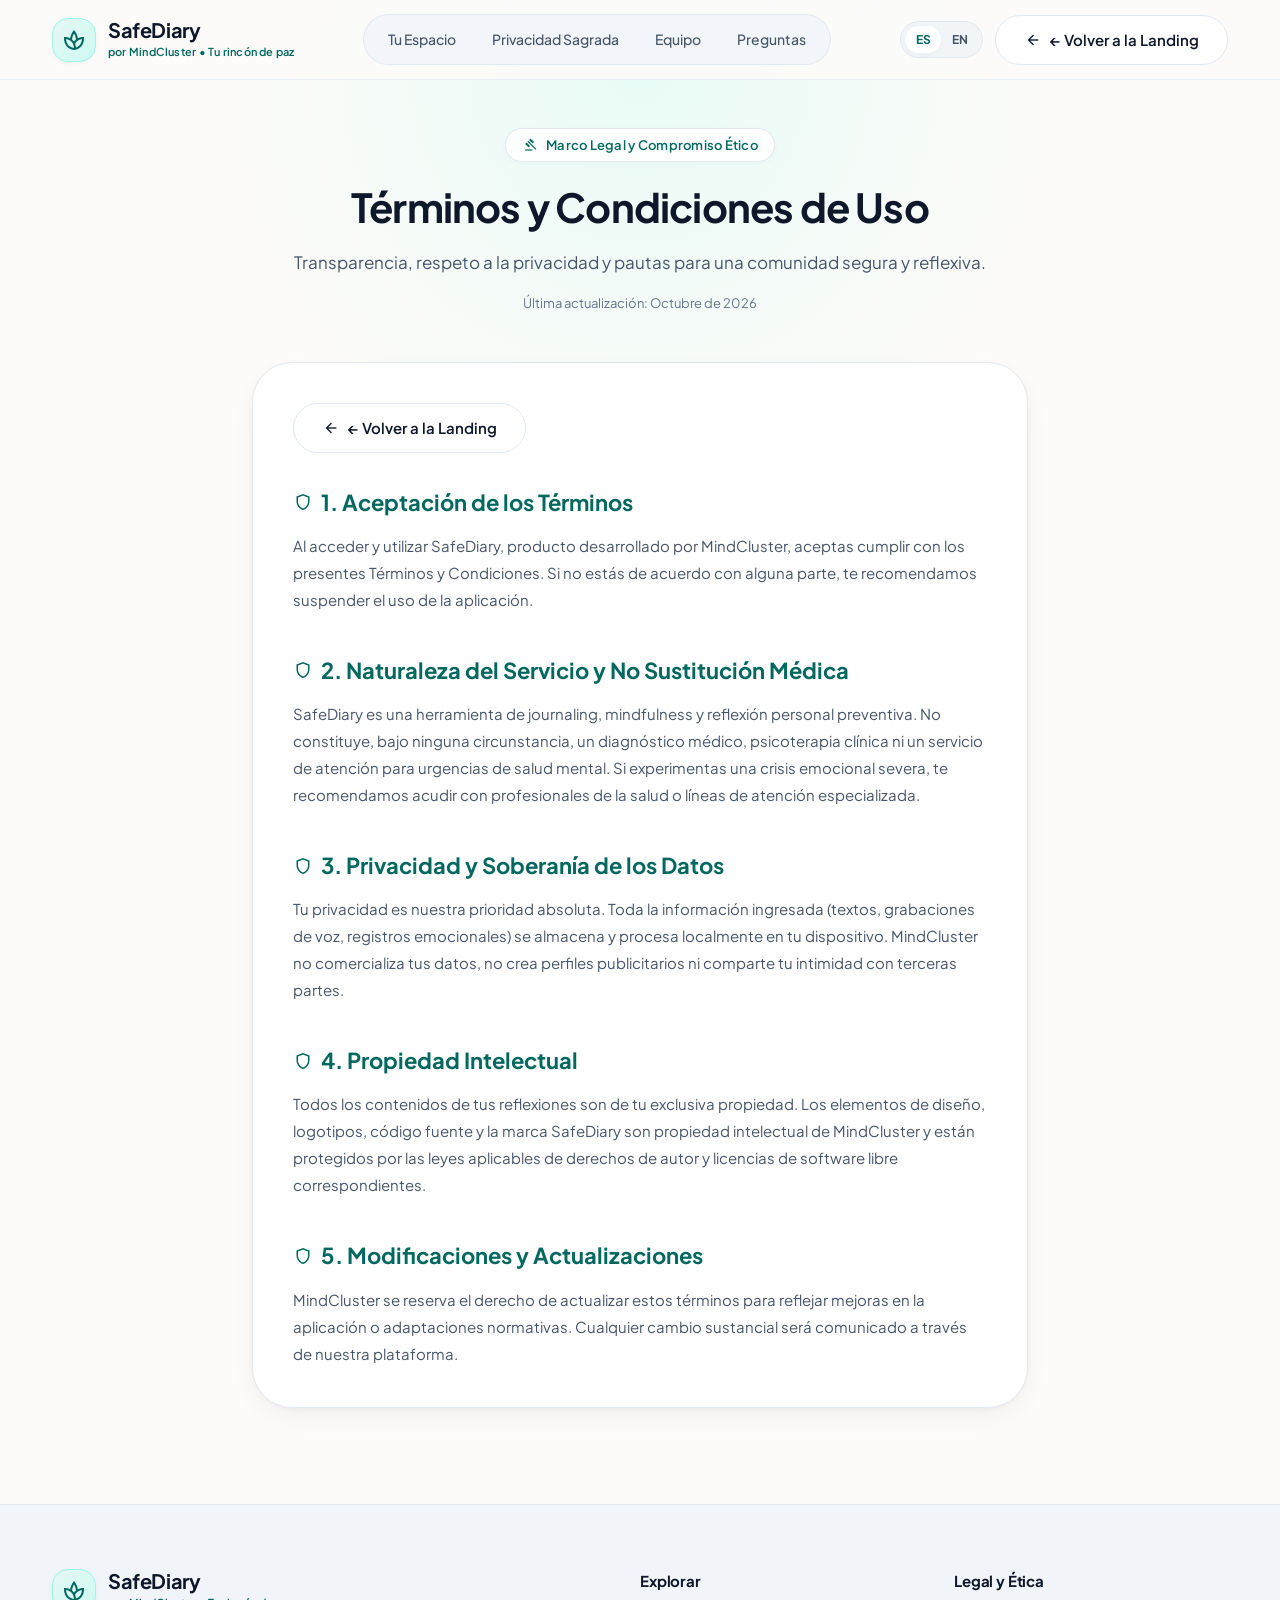
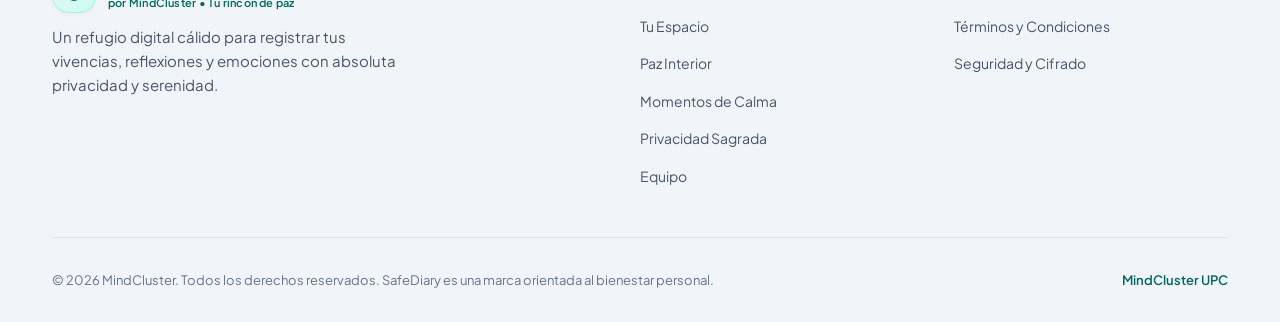
==== terms.html @ 7a1779f0 "feat(pages): add accessible landing page and terms & conditions views" ====
<!DOCTYPE html>
<html lang="es">
<head>
  <meta charset="UTF-8">
  <meta name="viewport" content="width=device-width, initial-scale=1.0">
  <title>SafeDiary • Términos y Condiciones</title>
  <meta name="description" content="Términos y Condiciones de SafeDiary por MindCluster. Conoce nuestras pautas de uso ético, privacidad local y compromiso de respeto a tus datos.">
  <meta name="theme-color" content="#00685f">

  <!-- Favicon -->
  <link rel="icon" type="image/svg+xml" href="assets/images/logo.svg">

  <!-- Google Fonts: Plus Jakarta Sans & Material Symbols -->
  <link rel="preconnect" href="https://fonts.googleapis.com">
  <link rel="preconnect" href="https://fonts.gstatic.com" crossorigin>
  <link href="https://fonts.googleapis.com/css2?family=Plus+Jakarta+Sans:wght@400;500;600;700;800&display=swap" rel="stylesheet">
  <link href="https://fonts.googleapis.com/css2?family=Material+Symbols+Outlined:wght,FILL@100..700,0..1&display=swap" rel="stylesheet">

  <!-- Stylesheets -->
  <link rel="stylesheet" href="assets/css/variables.css">
  <link rel="stylesheet" href="assets/css/main.css">
</head>
<body>

  <!-- ======================================================================
       HEADER / NAVBAR
       ====================================================================== -->
  <header class="header">
    <div class="container header__content">
      <a href="index.html" class="brand" aria-label="SafeDiary Inicio">
        <div class="brand__logo">
          <span class="material-symbols-outlined">spa</span>
        </div>
        <div class="brand__text">
          <span class="brand__name" data-i18n="brandName">SafeDiary</span>
          <span class="brand__tagline" data-i18n="brandTagline">por MindCluster • Tu rincón de paz</span>
        </div>
      </a>

      <nav class="nav-menu" aria-label="Navegación secundaria">
        <a href="index.html#espacio" class="nav-link" data-i18n="navSpace">Tu Espacio</a>
        <a href="index.html#privacidad" class="nav-link" data-i18n="navPrivacy">Privacidad Sagrada</a>
        <a href="index.html#equipo" class="nav-link" data-i18n="navTeam">Equipo</a>
        <a href="index.html#faq" class="nav-link" data-i18n="navFaq">Preguntas</a>
      </nav>

      <div class="header__actions">
        <!-- Language Switcher Toggle -->
        <div class="lang-toggle" role="group" aria-label="Selector de idioma">
          <button type="button" class="lang-btn active" data-lang="es" aria-label="Cambiar a Español">ES</button>
          <button type="button" class="lang-btn" data-lang="en" aria-label="Switch to English">EN</button>
        </div>

        <a href="index.html" class="btn btn--outline" id="termsBackNavBtn">
          <span class="material-symbols-outlined" style="font-size: 1.125rem;">arrow_back</span>
          <span data-i18n="termsBackToHome">← Volver a la Landing</span>
        </a>
      </div>
    </div>
  </header>

  <main>
    <!-- Header Hero Banner for Terms -->
    <section class="terms-header">
      <div class="container">
        <div class="badge-tag">
          <span class="material-symbols-outlined" style="font-size: 1rem;">gavel</span>
          <span data-i18n="termsBadge">Marco Legal y Compromiso Ético</span>
        </div>
        <h1 class="section-title" data-i18n="termsTitle">Términos y Condiciones de Uso</h1>
        <p class="section-subtitle" data-i18n="termsSubtitle">
          Transparencia, respeto a la privacidad y pautas para una comunidad segura y reflexiva.
        </p>
        <span style="display: block; margin-top: 1rem; font-size: 0.8125rem; color: var(--color-text-light);" data-i18n="termsLastUpdated">
          Última actualización: Octubre de 2026
        </span>
      </div>
    </section>

    <!-- Terms Body Container -->
    <div class="container terms-container">
      <div class="terms-card">
        <a href="index.html" class="btn btn--outline terms-back-btn">
          <span class="material-symbols-outlined" style="font-size: 1.125rem;">arrow_back</span>
          <span data-i18n="termsBackToHome">← Volver a la Landing</span>
        </a>

        <!-- Injected dynamically by terms.js with i18n support -->
        <div id="termsSectionsContainer"></div>
      </div>
    </div>
  </main>

  <!-- ======================================================================
       FOOTER
       ====================================================================== -->
  <footer class="footer">
    <div class="container">
      <div class="footer__grid">
        <div>
          <a href="index.html" class="brand" aria-label="SafeDiary Inicio">
            <div class="brand__logo">
              <span class="material-symbols-outlined">spa</span>
            </div>
            <div class="brand__text">
              <span class="brand__name" data-i18n="brandName">SafeDiary</span>
              <span class="brand__tagline" data-i18n="brandTagline">por MindCluster • Tu rincón de paz</span>
            </div>
          </a>
          <p class="footer__brand-p" data-i18n="footerDesc">
            Un refugio digital cálido para registrar tus vivencias, reflexiones y emociones con absoluta privacidad y serenidad.
          </p>
        </div>

        <div>
          <h4 class="footer__col-title" data-i18n="footerNavTitle">Explorar</h4>
          <ul class="footer__links">
            <li><a href="index.html#espacio" data-i18n="navSpace">Tu Espacio</a></li>
            <li><a href="index.html#respirar" data-i18n="navBreathing">Paz Interior</a></li>
            <li><a href="index.html#bienestar" data-i18n="navWellness">Momentos de Calma</a></li>
            <li><a href="index.html#privacidad" data-i18n="navPrivacy">Privacidad Sagrada</a></li>
            <li><a href="index.html#equipo" data-i18n="navTeam">Equipo</a></li>
          </ul>
        </div>

        <div>
          <h4 class="footer__col-title" data-i18n="footerLegalTitle">Legal y Ética</h4>
          <ul class="footer__links">
            <li><a href="terms.html" data-i18n="footerTermsLink">Términos y Condiciones</a></li>
            <li><a href="index.html#privacidad" data-i18n="footerSecurityLink">Seguridad y Cifrado</a></li>
          </ul>
        </div>
      </div>

      <div class="footer__bottom">
        <p data-i18n="footerCopyright">© 2026 MindCluster. Todos los derechos reservados. SafeDiary es una marca orientada al bienestar personal.</p>
        <div style="display: flex; gap: 1rem; align-items: center;">
          <a href="index.html" style="color: var(--color-primary); font-weight: 600;">MindCluster UPC</a>
        </div>
      </div>
    </div>
  </footer>

  <!-- Terms Logic Script (ES Module) -->
  <script type="module" src="assets/js/terms.js"></script>
</body>
</html>
---- assets/css/variables.css ----
/* ==========================================================================
   SAFE DIARY WARMTH - DESIGN SYSTEM DESIGN TOKENS
   MindCluster - SafeDiary Landing Page
   ========================================================================== */

:root {
  /* Colors - Safe Diary Warmth Palette */
  --color-primary: #00685f;
  --color-primary-container: #008378;
  --color-primary-hover: #004e47;
  --color-primary-light: #e6f7f4;
  --color-primary-fixed: #89f5e7;
  --color-secondary: #006b5f;
  --color-secondary-container: #e6f7f4;
  --color-secondary-mint: #2dd4bf;
  --color-secondary-light: #62fae3;
  --color-tertiary: #00685c;

  /* Neutrals & Surfaces */
  --color-bg: #fcfbf9;
  --color-bg-alt: #f7f5f0;
  --color-surface: #ffffff;
  --color-surface-subtle: #f8fafc;
  --color-surface-container: #f1f5f9;
  --color-surface-container-high: #e2e8f0;

  /* Typography Colors */
  --color-text-main: #0f172a;
  --color-text-muted: #475569;
  --color-text-light: #64748b;
  --color-text-inverse: #ffffff;

  /* Emotional Accents */
  --color-mint-soft: #ecfdf5;
  --color-mint-border: #a7f3d0;
  --color-mint-text: #065f46;
  --color-sky-soft: #f0f9ff;
  --color-sky-border: #bae6fd;
  --color-sky-text: #0369a1;
  --color-amber-soft: #fffbeb;
  --color-amber-border: #fde68a;
  --color-amber-text: #92400e;
  --color-rose-soft: #fff1f2;
  --color-rose-border: #fecdd3;
  --color-rose-text: #9f1239;

  /* Borders & Dividers */
  --color-border: #e2e8f0;
  --color-border-subtle: rgba(226, 232, 240, 0.7);
  --color-border-focus: rgba(0, 104, 95, 0.4);

  /* Typography */
  --font-family: 'Plus Jakarta Sans', system-ui, -apple-system, BlinkMacSystemFont, 'Segoe UI', Roboto, sans-serif;

  /* Radii */
  --radius-sm: 0.5rem;
  --radius-md: 1rem;
  --radius-lg: 1.5rem;
  --radius-xl: 2rem;
  --radius-2xl: 2.5rem;
  --radius-full: 9999px;

  /* Shadows - Warm morning diffusion */
  --shadow-sm: 0 2px 8px -2px rgba(15, 23, 42, 0.05);
  --shadow-md: 0 10px 30px -6px rgba(15, 23, 42, 0.06), 0 2px 6px -1px rgba(15, 23, 42, 0.04);
  --shadow-lg: 0 18px 50px -12px rgba(28, 25, 23, 0.08), 0 4px 12px -2px rgba(0, 0, 0, 0.03);
  --shadow-glow: 0 0 28px rgba(0, 131, 120, 0.2);

  /* Transitions */
  --transition-fast: 0.2s cubic-bezier(0.16, 1, 0.3, 1);
  --transition-normal: 0.3s cubic-bezier(0.16, 1, 0.3, 1);
  --transition-slow: 0.5s cubic-bezier(0.16, 1, 0.3, 1);

  /* Max widths */
  --container-max-width: 1240px;
}
---- assets/css/main.css ----
@import url('variables.css');

/* ==========================================================================
   BASE & RESET
   ========================================================================== */

*, *::before, *::after {
  box-sizing: border-box;
  margin: 0;
  padding: 0;
}

html {
  scroll-behavior: smooth;
  font-size: 16px;
  -webkit-text-size-adjust: 100%;
}

body {
  font-family: var(--font-family);
  background-color: var(--color-bg);
  color: var(--color-text-main);
  line-height: 1.6;
  overflow-x: hidden;
  -webkit-font-smoothing: antialiased;
  -moz-osx-font-smoothing: grayscale;
  selection-background-color: #ccfbf1;
  selection-color: #0f766e;
}

::selection {
  background: #ccfbf1;
  color: #0f766e;
}

a {
  color: inherit;
  text-decoration: none;
  transition: color var(--transition-fast);
}

button, input, textarea {
  font-family: inherit;
}

button {
  cursor: pointer;
  border: none;
  background: none;
}

img, svg {
  display: block;
  max-width: 100%;
}

/* ==========================================================================
   LAYOUT CONTAINERS & UTILITIES
   ========================================================================== */

.container {
  width: 100%;
  max-width: var(--container-max-width);
  margin-left: auto;
  margin-right: auto;
  padding-left: 1.5rem;
  padding-right: 1.5rem;
}

@media (min-width: 768px) {
  .container {
    padding-left: 2rem;
    padding-right: 2rem;
  }
}

.section {
  padding-top: 5rem;
  padding-bottom: 5rem;
  position: relative;
}

.section--alt {
  background-color: var(--color-bg-alt);
}

.section-header {
  text-align: center;
  max-width: 720px;
  margin: 0 auto 3.5rem auto;
}

.badge-tag {
  display: inline-flex;
  align-items: center;
  gap: 0.5rem;
  padding: 0.35rem 1rem;
  border-radius: var(--radius-full);
  font-size: 0.8125rem;
  font-weight: 600;
  letter-spacing: 0.02em;
  background: rgba(255, 255, 255, 0.95);
  border: 1px solid var(--color-border);
  color: var(--color-primary);
  box-shadow: var(--shadow-sm);
  margin-bottom: 1.25rem;
}

.badge-tag--pulse-dot::before {
  content: '';
  width: 8px;
  height: 8px;
  border-radius: 50%;
  background: var(--color-secondary-mint);
  box-shadow: 0 0 8px var(--color-secondary-mint);
  animation: pulse-dot 2s infinite;
}

@keyframes pulse-dot {
  0%, 100% { opacity: 1; transform: scale(1); }
  50% { opacity: 0.5; transform: scale(0.85); }
}

.section-title {
  font-size: 2rem;
  font-weight: 700;
  line-height: 1.25;
  letter-spacing: -0.02em;
  color: var(--color-text-main);
  margin-bottom: 1rem;
}

@media (min-width: 768px) {
  .section-title {
    font-size: 2.5rem;
  }
}

.section-subtitle {
  font-size: 1.0625rem;
  color: var(--color-text-muted);
  line-height: 1.7;
}

/* ==========================================================================
   BUTTONS & CONTROLS
   ========================================================================== */

.btn {
  display: inline-flex;
  align-items: center;
  justify-content: center;
  gap: 0.5rem;
  padding: 0.75rem 1.75rem;
  border-radius: var(--radius-full);
  font-size: 0.9375rem;
  font-weight: 600;
  transition: all var(--transition-normal);
  text-decoration: none;
  white-space: nowrap;
}

.btn:active {
  transform: scale(0.97);
}

.btn--primary {
  background-color: var(--color-primary);
  color: var(--color-text-inverse);
  box-shadow: 0 4px 14px rgba(0, 104, 95, 0.25);
}

.btn--primary:hover {
  background-color: var(--color-primary-hover);
  box-shadow: 0 6px 20px rgba(0, 104, 95, 0.35);
  color: var(--color-text-inverse);
}

.btn--secondary {
  background-color: var(--color-secondary-container);
  color: var(--color-primary);
}

.btn--secondary:hover {
  background-color: #d1f2eb;
}

.btn--ghost {
  background: transparent;
  color: var(--color-text-muted);
}

.btn--ghost:hover {
  background: rgba(0, 104, 95, 0.06);
  color: var(--color-primary);
}

.btn--outline {
  border: 1px solid var(--color-border);
  background: var(--color-surface);
  color: var(--color-text-main);
}

.btn--outline:hover {
  border-color: var(--color-primary);
  color: var(--color-primary);
}

/* ==========================================================================
   HEADER / NAVBAR
   ========================================================================== */

.header {
  position: fixed;
  top: 0;
  left: 0;
  right: 0;
  height: 5rem;
  z-index: 100;
  background: rgba(252, 251, 249, 0.88);
  backdrop-filter: blur(16px);
  -webkit-backdrop-filter: blur(16px);
  border-bottom: 1px solid rgba(226, 232, 240, 0.75);
  transition: all var(--transition-normal);
}

.header__content {
  height: 100%;
  display: flex;
  align-items: center;
  justify-content: space-between;
}

.brand {
  display: flex;
  align-items: center;
  gap: 0.75rem;
}

.brand__logo {
  width: 2.75rem;
  height: 2.75rem;
  border-radius: var(--radius-md);
  background: linear-gradient(135deg, #e6f7f4 0%, #ccfbf1 100%);
  border: 1px solid #99f6e4;
  display: flex;
  align-items: center;
  justify-content: center;
  color: var(--color-primary);
  box-shadow: var(--shadow-sm);
  transition: transform var(--transition-normal);
}

.brand:hover .brand__logo {
  transform: scale(1.05);
}

.brand__text {
  display: flex;
  flex-direction: column;
}

.brand__name {
  font-size: 1.25rem;
  font-weight: 700;
  color: var(--color-text-main);
  letter-spacing: -0.02em;
  line-height: 1.1;
}

.brand__tagline {
  font-size: 0.6875rem;
  font-weight: 600;
  color: var(--color-primary);
  margin-top: 0.15rem;
  letter-spacing: 0.02em;
}

/* Nav Menu */
.nav-menu {
  display: none;
  align-items: center;
  gap: 0.25rem;
  padding: 0.35rem 0.5rem;
  border-radius: var(--radius-full);
  background: rgba(241, 245, 249, 0.85);
  border: 1px solid rgba(226, 232, 240, 0.9);
}

@media (min-width: 992px) {
  .nav-menu {
    display: flex;
  }
}

.nav-link {
  padding: 0.5rem 1rem;
  border-radius: var(--radius-full);
  font-size: 0.875rem;
  font-weight: 500;
  color: var(--color-text-muted);
  transition: all var(--transition-fast);
}

.nav-link:hover, .nav-link.active {
  background: var(--color-surface);
  color: var(--color-text-main);
  box-shadow: 0 1px 3px rgba(0, 0, 0, 0.05);
}

/* Header Actions & Language Toggle */
.header__actions {
  display: flex;
  align-items: center;
  gap: 0.75rem;
}

.lang-toggle {
  display: inline-flex;
  align-items: center;
  padding: 0.25rem;
  border-radius: var(--radius-full);
  background: rgba(241, 245, 249, 0.9);
  border: 1px solid var(--color-border);
}

.lang-btn {
  padding: 0.35rem 0.65rem;
  border-radius: var(--radius-full);
  font-size: 0.75rem;
  font-weight: 700;
  text-transform: uppercase;
  color: var(--color-text-muted);
  transition: all var(--transition-fast);
}

.lang-btn.active {
  background: var(--color-surface);
  color: var(--color-primary);
  box-shadow: var(--shadow-sm);
}

/* Mobile Nav Toggle */
.mobile-menu-btn {
  display: flex;
  align-items: center;
  justify-content: center;
  width: 2.5rem;
  height: 2.5rem;
  border-radius: var(--radius-md);
  background: var(--color-surface);
  border: 1px solid var(--color-border);
  color: var(--color-text-main);
}

@media (min-width: 992px) {
  .mobile-menu-btn {
    display: none;
  }
}

.mobile-nav {
  display: none;
  position: fixed;
  top: 5rem;
  left: 0;
  right: 0;
  background: var(--color-surface);
  border-bottom: 1px solid var(--color-border);
  padding: 1.5rem;
  box-shadow: var(--shadow-lg);
  flex-direction: column;
  gap: 0.75rem;
  z-index: 99;
}

.mobile-nav.open {
  display: flex;
}

.mobile-nav .nav-link {
  padding: 0.75rem 1rem;
  font-size: 1rem;
}

/* ==========================================================================
   HERO SECTION
   ========================================================================== */

.hero {
  padding-top: 8.5rem;
  padding-bottom: 5rem;
  position: relative;
  overflow: hidden;
  background: radial-gradient(circle at 50% 10%, rgba(254, 243, 199, 0.45) 0%, rgba(204, 251, 241, 0.3) 35%, transparent 70%);
}

.hero__aura {
  position: absolute;
  top: 10%;
  left: 50%;
  transform: translateX(-50%);
  width: 600px;
  height: 400px;
  background: radial-gradient(circle, rgba(204, 251, 241, 0.4) 0%, rgba(254, 243, 199, 0.25) 50%, transparent 80%);
  filter: blur(80px);
  pointer-events: none;
  z-index: 0;
}

.hero__content {
  position: relative;
  z-index: 1;
  text-align: center;
  max-width: 820px;
  margin: 0 auto;
}

.hero__title {
  font-size: 2.375rem;
  font-weight: 700;
  line-height: 1.2;
  letter-spacing: -0.025em;
  color: var(--color-text-main);
  margin-top: 1rem;
  margin-bottom: 1rem;
}

@media (min-width: 768px) {
  .hero__title {
    font-size: 3.25rem;
  }
}

.hero__title-accent {
  color: var(--color-primary);
  display: block;
  font-weight: 600;
  margin-top: 0.25rem;
}

.hero__desc {
  font-size: 1.125rem;
  color: var(--color-text-muted);
  max-width: 640px;
  margin: 0 auto 2.5rem auto;
  line-height: 1.7;
}

/* Journal Notebook Card */
.journal-card {
  background: var(--color-surface);
  border-radius: var(--radius-2xl);
  border: 1px solid var(--color-border);
  box-shadow: var(--shadow-lg);
  padding: 1.5rem;
  text-align: left;
  transition: all var(--transition-normal);
  max-width: 780px;
  margin: 0 auto;
  position: relative;
}

@media (min-width: 768px) {
  .journal-card {
    padding: 2rem;
  }
}

.journal-card__header {
  display: flex;
  align-items: center;
  justify-content: space-between;
  flex-wrap: wrap;
  gap: 0.75rem;
  padding-bottom: 1rem;
  border-bottom: 1px solid var(--color-border-subtle);
  margin-bottom: 1rem;
}

.journal-card__meta {
  display: flex;
  align-items: center;
  gap: 0.5rem;
  font-size: 0.8125rem;
  font-weight: 500;
  color: var(--color-text-light);
}

.journal-card__meta .material-symbols-outlined {
  font-size: 1.125rem;
  color: var(--color-amber-accent);
}

.journal-card__security-pill {
  display: inline-flex;
  align-items: center;
  gap: 0.35rem;
  font-size: 0.75rem;
  font-weight: 600;
  color: var(--color-primary);
  background: var(--color-primary-light);
  border: 1px solid #a7f3d0;
  padding: 0.25rem 0.75rem;
  border-radius: var(--radius-full);
}

.journal-card__textarea {
  width: 100%;
  min-height: 110px;
  background: transparent;
  border: none;
  outline: none;
  resize: none;
  font-size: 1.0625rem;
  line-height: 1.7;
  color: var(--color-text-main);
}

.journal-card__textarea::placeholder {
  color: #94a3b8;
  font-style: italic;
}

.journal-card__footer {
  display: flex;
  align-items: center;
  justify-content: space-between;
  flex-wrap: wrap;
  gap: 1rem;
  padding-top: 1rem;
  border-top: 1px solid var(--color-border-subtle);
}

.journal-card__actions {
  display: flex;
  align-items: center;
  gap: 0.6rem;
  flex-wrap: wrap;
}

.action-pill-btn {
  display: inline-flex;
  align-items: center;
  gap: 0.4rem;
  padding: 0.5rem 1rem;
  border-radius: var(--radius-full);
  font-size: 0.8125rem;
  font-weight: 500;
  background: var(--color-surface-container);
  color: var(--color-text-main);
  border: 1px solid transparent;
  transition: all var(--transition-fast);
}

.action-pill-btn:hover {
  background: #e2e8f0;
}

.action-pill-btn--amber {
  background: var(--color-amber-soft);
  color: var(--color-amber-text);
  border-color: var(--color-amber-border);
}

.action-pill-btn--amber:hover {
  background: #fef3c7;
}

.recording-indicator {
  display: none;
  align-items: center;
  gap: 0.35rem;
  background: #ffe4e6;
  color: #be123c;
  padding: 0.2rem 0.6rem;
  border-radius: var(--radius-full);
  font-size: 0.6875rem;
  font-weight: 700;
  letter-spacing: 0.05em;
  animation: pulse-badge 1.5s infinite;
}

.recording-indicator.active {
  display: inline-flex;
}

@keyframes pulse-badge {
  0%, 100% { opacity: 1; }
  50% { opacity: 0.5; }
}

.journal-card__feedback {
  display: none;
  margin-top: 1rem;
  padding: 0.875rem 1.25rem;
  border-radius: var(--radius-lg);
  background: var(--color-mint-soft);
  border: 1px solid var(--color-mint-border);
  color: var(--color-mint-text);
  font-size: 0.875rem;
  align-items: center;
  justify-content: space-between;
  animation: slide-up 0.3s ease-out;
}

.journal-card__feedback.visible {
  display: flex;
}

@keyframes slide-up {
  from { opacity: 0; transform: translateY(6px); }
  to { opacity: 1; transform: translateY(0); }
}

/* ==========================================================================
   BREATHING / PAZ INTERIOR SECTION
   ========================================================================== */

.breathing-box {
  background: var(--color-surface);
  border-radius: var(--radius-2xl);
  border: 1px solid var(--color-border);
  box-shadow: var(--shadow-md);
  padding: 2.5rem 1.5rem;
  display: flex;
  flex-direction: column;
  align-items: center;
  text-align: center;
  max-width: 680px;
  margin: 0 auto;
}

.breathing-visual {
  position: relative;
  width: 220px;
  height: 220px;
  display: flex;
  align-items: center;
  justify-content: center;
  margin: 1.5rem 0 2rem 0;
}

.breathing-circle-outer {
  position: absolute;
  width: 100%;
  height: 100%;
  border-radius: 50%;
  background: radial-gradient(circle, rgba(204, 251, 241, 0.5) 0%, rgba(226, 232, 240, 0.2) 70%);
  border: 2px dashed rgba(0, 104, 95, 0.25);
  animation: rotate-slow 40s linear infinite;
}

@keyframes rotate-slow {
  from { transform: rotate(0deg); }
  to { transform: rotate(360deg); }
}

.breathing-circle-inner {
  width: 130px;
  height: 130px;
  border-radius: 50%;
  background: linear-gradient(135deg, #008378 0%, #005a52 100%);
  box-shadow: 0 10px 30px rgba(0, 104, 95, 0.3);
  display: flex;
  flex-direction: column;
  align-items: center;
  justify-content: center;
  color: white;
  transition: transform 4s cubic-bezier(0.4, 0, 0.2, 1);
  z-index: 2;
}

.breathing-state-text {
  font-size: 1.125rem;
  font-weight: 700;
  letter-spacing: -0.01em;
}

.breathing-counter {
  font-size: 1.75rem;
  font-weight: 800;
  line-height: 1;
  margin-top: 0.25rem;
}

.breathing-controls {
  display: flex;
  gap: 1rem;
  align-items: center;
}

/* ==========================================================================
   BIENESTAR / CALMA DASHBOARD SECTION
   ========================================================================== */

.wellness-grid {
  display: grid;
  grid-template-columns: 1fr;
  gap: 2rem;
  align-items: stretch;
}

@media (min-width: 992px) {
  .wellness-grid {
    grid-template-columns: 1.2fr 0.8fr;
  }
}

.card {
  background: var(--color-surface);
  border-radius: var(--radius-2xl);
  border: 1px solid var(--color-border);
  box-shadow: var(--shadow-md);
  padding: 2rem;
  display: flex;
  flex-direction: column;
}

.card__title {
  font-size: 1.375rem;
  font-weight: 700;
  color: var(--color-text-main);
  margin-bottom: 0.5rem;
  display: flex;
  align-items: center;
  gap: 0.5rem;
}

.card__subtitle {
  font-size: 0.9375rem;
  color: var(--color-text-muted);
  margin-bottom: 1.5rem;
}

/* Mood pills */
.mood-chips-container {
  display: flex;
  flex-wrap: wrap;
  gap: 0.6rem;
  margin-bottom: 1.5rem;
}

.mood-chip {
  display: inline-flex;
  align-items: center;
  gap: 0.4rem;
  padding: 0.45rem 1rem;
  border-radius: var(--radius-full);
  font-size: 0.8125rem;
  font-weight: 600;
  background: var(--color-surface-subtle);
  border: 1px solid var(--color-border);
  color: var(--color-text-muted);
  transition: all var(--transition-fast);
}

.mood-chip.active, .mood-chip:hover {
  background: var(--color-primary-light);
  border-color: var(--color-secondary-mint);
  color: var(--color-primary);
  transform: translateY(-2px);
}

/* Weekly chart visual */
.chart-container {
  background: #f8fafc;
  border-radius: var(--radius-lg);
  padding: 1.5rem;
  border: 1px solid var(--color-border);
  margin-top: auto;
}

.chart-bars {
  display: flex;
  align-items: flex-end;
  justify-content: space-between;
  height: 140px;
  gap: 0.75rem;
  padding-top: 1rem;
}

.chart-col {
  display: flex;
  flex-direction: column;
  align-items: center;
  flex: 1;
  height: 100%;
  justify-content: flex-end;
  gap: 0.5rem;
}

.chart-bar {
  width: 100%;
  max-width: 32px;
  background: #cbd5e1;
  border-radius: var(--radius-sm);
  transition: height 0.6s cubic-bezier(0.16, 1, 0.3, 1), background 0.3s;
}

.chart-bar.highlight {
  background: linear-gradient(180deg, var(--color-secondary-mint) 0%, var(--color-primary) 100%);
}

.chart-day {
  font-size: 0.75rem;
  font-weight: 600;
  color: var(--color-text-light);
}

/* ==========================================================================
   PRIVACIDAD SAGRADA SECTION
   ========================================================================== */

.privacy-grid {
  display: grid;
  grid-template-columns: 1fr;
  gap: 1.5rem;
}

@media (min-width: 768px) {
  .privacy-grid {
    grid-template-columns: repeat(3, 1fr);
  }
}

.privacy-card {
  background: var(--color-surface);
  border-radius: var(--radius-xl);
  border: 1px solid var(--color-border);
  padding: 2rem;
  box-shadow: var(--shadow-sm);
  transition: transform var(--transition-normal), box-shadow var(--transition-normal);
  display: flex;
  flex-direction: column;
}

.privacy-card:hover {
  transform: translateY(-4px);
  box-shadow: var(--shadow-md);
}

.privacy-card__icon {
  width: 3rem;
  height: 3rem;
  border-radius: var(--radius-lg);
  background: var(--color-primary-light);
  color: var(--color-primary);
  display: flex;
  align-items: center;
  justify-content: center;
  margin-bottom: 1.25rem;
}

.privacy-card__title {
  font-size: 1.25rem;
  font-weight: 700;
  color: var(--color-text-main);
  margin-bottom: 0.6rem;
}

.privacy-card__text {
  font-size: 0.9375rem;
  color: var(--color-text-muted);
  line-height: 1.6;
}

/* ==========================================================================
   EQUIPO / TEAM CAROUSEL SECTION (PLACEHOLDERS)
   ========================================================================== */

.team-carousel-wrapper {
  max-width: 900px;
  margin: 0 auto;
}

.team-card {
  background: var(--color-surface);
  border-radius: var(--radius-2xl);
  border: 1px solid var(--color-border);
  box-shadow: var(--shadow-lg);
  padding: 2rem;
  display: grid;
  grid-template-columns: 1fr;
  gap: 2rem;
  align-items: center;
}

@media (min-width: 768px) {
  .team-card {
    grid-template-columns: 300px 1fr;
    padding: 2.5rem;
  }
}

.team-card__image-container {
  width: 100%;
  aspect-ratio: 1 / 1;
  border-radius: var(--radius-xl);
  overflow: hidden;
  background: var(--color-surface-container);
  border: 2px solid rgba(0, 104, 95, 0.1);
  box-shadow: var(--shadow-sm);
  display: flex;
  align-items: center;
  justify-content: center;
}

.team-card__image {
  width: 100%;
  height: 100%;
  object-fit: cover;
  transition: transform 0.4s ease;
}

.team-card:hover .team-card__image {
  transform: scale(1.03);
}

.team-card__content {
  display: flex;
  flex-direction: column;
}

.team-card__badge {
  display: inline-flex;
  align-items: center;
  gap: 0.35rem;
  padding: 0.25rem 0.75rem;
  border-radius: var(--radius-full);
  background: var(--color-primary-light);
  color: var(--color-primary);
  font-size: 0.75rem;
  font-weight: 600;
  width: fit-content;
  margin-bottom: 0.75rem;
}

.team-card__counter {
  font-size: 0.75rem;
  font-weight: 600;
  color: var(--color-text-light);
  letter-spacing: 0.05em;
  margin-bottom: 0.25rem;
}

.team-card__name {
  font-size: 1.75rem;
  font-weight: 700;
  color: var(--color-text-main);
  letter-spacing: -0.015em;
  margin-bottom: 0.25rem;
}

.team-card__role {
  font-size: 1rem;
  font-weight: 600;
  color: var(--color-primary);
  margin-bottom: 1rem;
}

.team-card__quote {
  font-size: 1.0625rem;
  font-style: italic;
  line-height: 1.6;
  color: var(--color-text-main);
  margin-bottom: 1.25rem;
  position: relative;
  padding-left: 1rem;
  border-left: 3px solid var(--color-secondary-mint);
}

.team-card__bio {
  font-size: 0.9375rem;
  color: var(--color-text-muted);
  line-height: 1.65;
  margin-bottom: 1.75rem;
}

.team-card__controls {
  display: flex;
  align-items: center;
  justify-content: space-between;
  padding-top: 1.25rem;
  border-top: 1px solid var(--color-border-subtle);
}

.team-nav-buttons {
  display: flex;
  gap: 0.5rem;
}

.team-nav-btn {
  width: 2.5rem;
  height: 2.5rem;
  border-radius: 50%;
  display: flex;
  align-items: center;
  justify-content: center;
  background: var(--color-surface-container);
  color: var(--color-text-main);
  transition: all var(--transition-fast);
}

.team-nav-btn:hover {
  background: #cbd5e1;
}

.team-nav-btn--primary {
  background: var(--color-primary);
  color: white;
}

.team-nav-btn--primary:hover {
  background: var(--color-primary-hover);
}

/* Tabs for Team Members */
.team-tabs {
  display: flex;
  justify-content: center;
  flex-wrap: wrap;
  gap: 0.5rem;
  margin-top: 2rem;
}

.team-tab-btn {
  padding: 0.45rem 1rem;
  border-radius: var(--radius-full);
  font-size: 0.8125rem;
  font-weight: 600;
  background: var(--color-surface);
  border: 1px solid var(--color-border);
  color: var(--color-text-muted);
  transition: all var(--transition-fast);
}

.team-tab-btn.active, .team-tab-btn:hover {
  background: var(--color-primary);
  color: white;
  border-color: var(--color-primary);
}

/* ==========================================================================
   FAQ SECTION
   ========================================================================== */

.faq-container {
  max-width: 760px;
  margin: 0 auto;
  display: flex;
  flex-direction: column;
  gap: 1rem;
}

.faq-item {
  background: var(--color-surface);
  border-radius: var(--radius-xl);
  border: 1px solid var(--color-border);
  box-shadow: var(--shadow-sm);
  overflow: hidden;
  transition: all var(--transition-fast);
}

.faq-item:hover {
  border-color: rgba(0, 104, 95, 0.3);
}

.faq-header {
  width: 100%;
  padding: 1.25rem 1.75rem;
  display: flex;
  align-items: center;
  justify-content: space-between;
  gap: 1rem;
  text-align: left;
  font-size: 1.0625rem;
  font-weight: 600;
  color: var(--color-text-main);
}

.faq-header .material-symbols-outlined {
  font-size: 1.5rem;
  color: var(--color-primary);
  transition: transform var(--transition-normal);
}

.faq-item.active .faq-header .material-symbols-outlined {
  transform: rotate(180deg);
}

.faq-content {
  max-height: 0;
  overflow: hidden;
  transition: max-height 0.35s ease, padding 0.35s ease;
  padding: 0 1.75rem;
}

.faq-item.active .faq-content {
  max-height: 250px;
  padding: 0 1.75rem 1.5rem 1.75rem;
}

.faq-text {
  font-size: 0.9375rem;
  color: var(--color-text-muted);
  line-height: 1.7;
}

/* ==========================================================================
   FOOTER
   ========================================================================== */

.footer {
  background: #f1f5f9;
  border-top: 1px solid var(--color-border);
  padding: 4rem 0 2rem 0;
}

.footer__grid {
  display: grid;
  grid-template-columns: 1fr;
  gap: 2.5rem;
  margin-bottom: 3rem;
}

@media (min-width: 768px) {
  .footer__grid {
    grid-template-columns: 2fr 1fr 1fr;
  }
}

.footer__brand-p {
  font-size: 0.9375rem;
  color: var(--color-text-muted);
  margin-top: 0.75rem;
  max-width: 360px;
  line-height: 1.6;
}

.footer__col-title {
  font-size: 0.9375rem;
  font-weight: 700;
  color: var(--color-text-main);
  margin-bottom: 1.25rem;
  letter-spacing: -0.01em;
}

.footer__links {
  list-style: none;
  display: flex;
  flex-direction: column;
  gap: 0.75rem;
}

.footer__links a {
  font-size: 0.875rem;
  color: var(--color-text-muted);
  transition: color var(--transition-fast);
}

.footer__links a:hover {
  color: var(--color-primary);
}

.footer__bottom {
  display: flex;
  flex-direction: column;
  align-items: center;
  justify-content: space-between;
  gap: 1rem;
  padding-top: 2rem;
  border-top: 1px solid rgba(203, 213, 225, 0.6);
  font-size: 0.8125rem;
  color: var(--color-text-light);
}

@media (min-width: 768px) {
  .footer__bottom {
    flex-direction: row;
  }
}

/* ==========================================================================
   TERMS AND CONDITIONS PAGE SPECIFICS
   ========================================================================== */

.terms-header {
  padding-top: 8rem;
  padding-bottom: 3rem;
  text-align: center;
  background: radial-gradient(circle at 50% 20%, rgba(204, 251, 241, 0.4) 0%, transparent 60%);
}

.terms-container {
  max-width: 840px;
  margin: 0 auto;
  padding-bottom: 6rem;
}

.terms-card {
  background: var(--color-surface);
  border-radius: var(--radius-2xl);
  border: 1px solid var(--color-border);
  box-shadow: var(--shadow-md);
  padding: 2.5rem;
}

.terms-section {
  margin-bottom: 2.5rem;
}

.terms-section:last-child {
  margin-bottom: 0;
}

.terms-section__title {
  font-size: 1.375rem;
  font-weight: 700;
  color: var(--color-primary);
  margin-bottom: 0.75rem;
  display: flex;
  align-items: center;
  gap: 0.5rem;
}

.terms-section__body {
  font-size: 0.9375rem;
  color: var(--color-text-muted);
  line-height: 1.8;
}

.terms-back-btn {
  margin-bottom: 2rem;
  display: inline-flex;
}
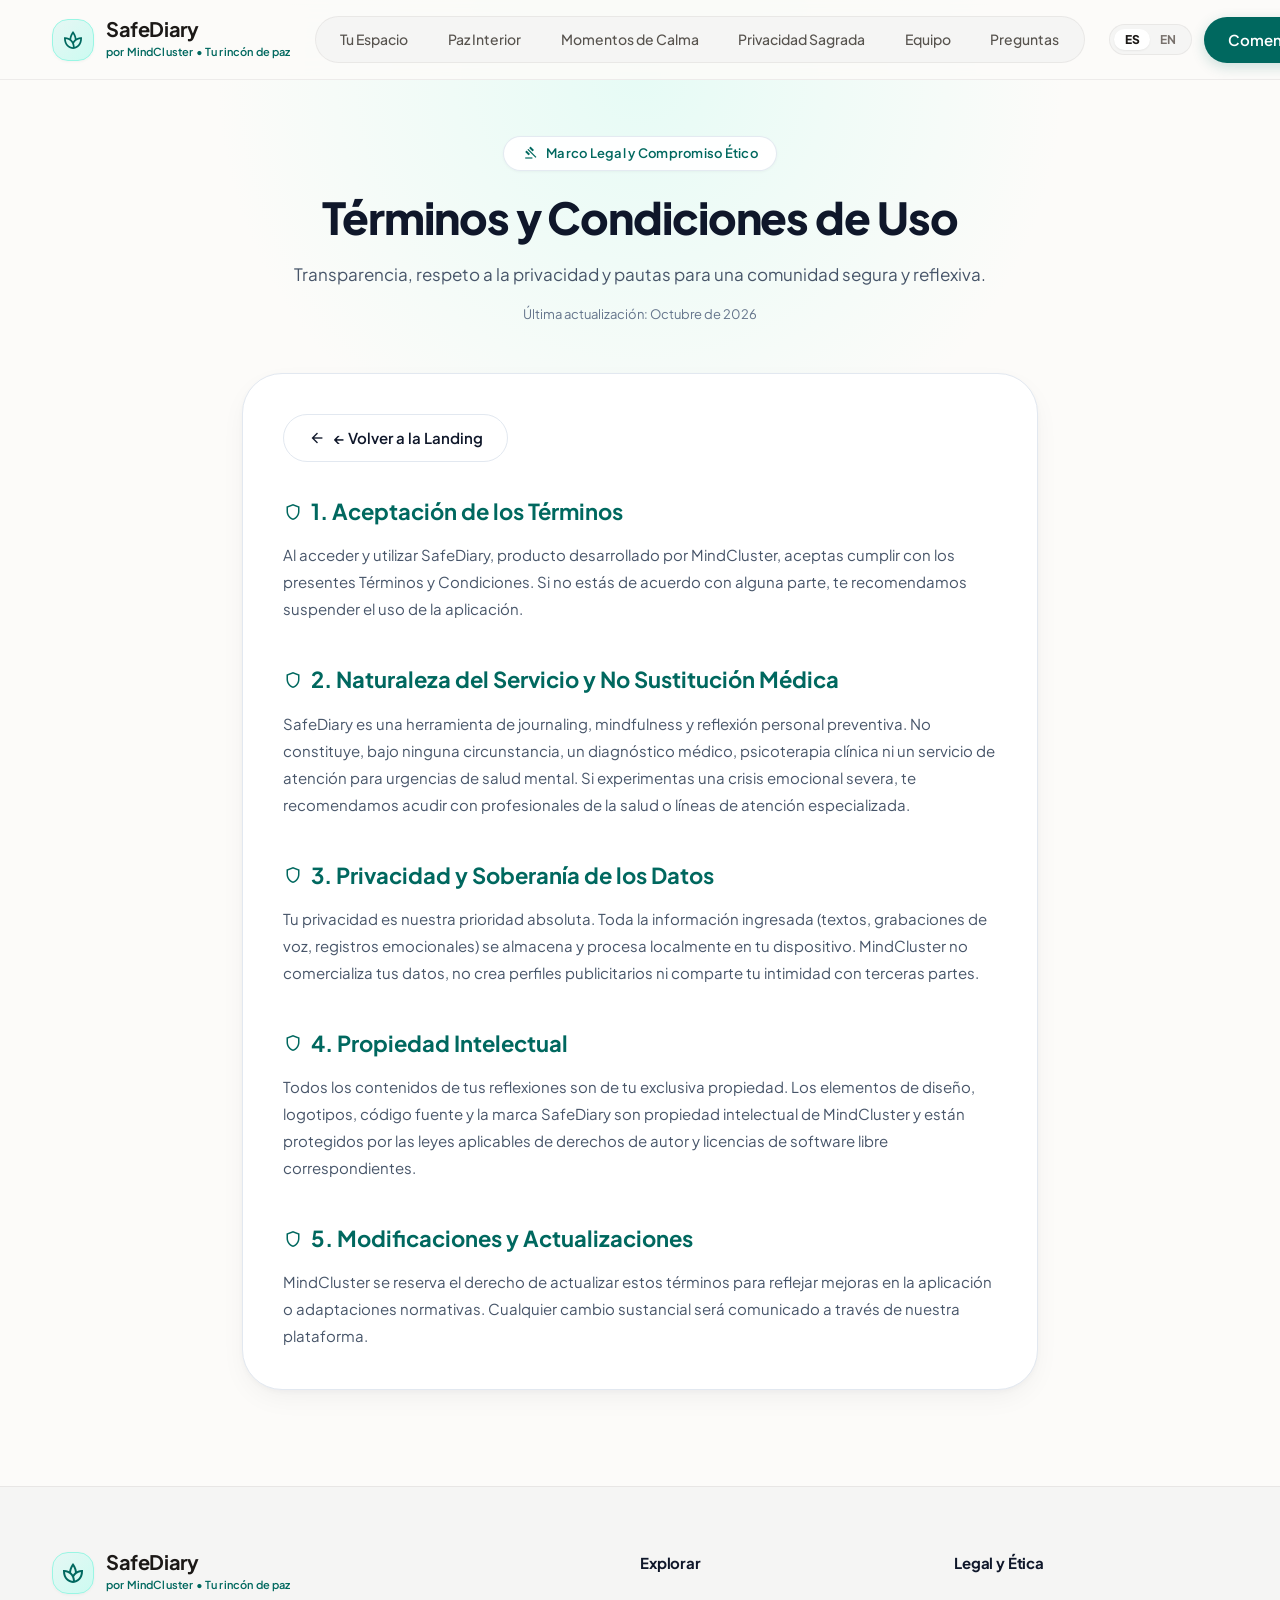
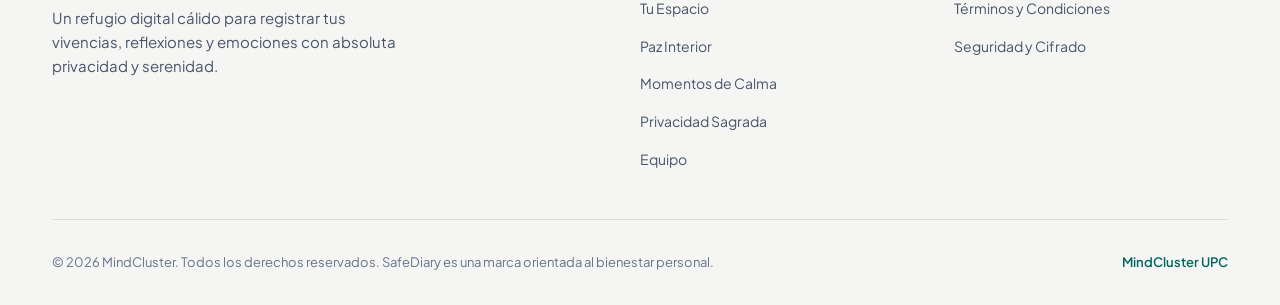
==== commit ee7910e8: "fix(ui): match Stitch design for header spacing, privacy comparison and themed FAQ accordion" ====
--- a/terms.html
+++ b/terms.html
@@ -23,13 +23,14 @@
 <body>
 
   <!-- ======================================================================
-       HEADER / NAVBAR
+       HEADER / NAVBAR (Identical layout to index.html - Stitch Warmth)
        ====================================================================== -->
-  <header class="header">
+  <header class="header" id="mainHeader">
     <div class="container header__content">
+      <!-- Brand Logo & Identity -->
       <a href="index.html" class="brand" aria-label="SafeDiary Inicio">
         <div class="brand__logo">
-          <span class="material-symbols-outlined">spa</span>
+          <span class="material-symbols-outlined" style="font-size: 22px;">spa</span>
         </div>
         <div class="brand__text">
           <span class="brand__name" data-i18n="brandName">SafeDiary</span>
@@ -37,13 +38,17 @@
         </div>
       </a>
 
-      <nav class="nav-menu" aria-label="Navegación secundaria">
+      <!-- Desktop Warm Pill Navigation (Links back to index anchors) -->
+      <nav class="nav-menu" aria-label="Navegación principal">
         <a href="index.html#espacio" class="nav-link" data-i18n="navSpace">Tu Espacio</a>
+        <a href="index.html#respirar" class="nav-link" data-i18n="navBreathing">Paz Interior</a>
+        <a href="index.html#bienestar" class="nav-link" data-i18n="navWellness">Momentos de Calma</a>
         <a href="index.html#privacidad" class="nav-link" data-i18n="navPrivacy">Privacidad Sagrada</a>
         <a href="index.html#equipo" class="nav-link" data-i18n="navTeam">Equipo</a>
         <a href="index.html#faq" class="nav-link" data-i18n="navFaq">Preguntas</a>
       </nav>
 
+      <!-- Header Actions: i18n Language Toggle & Primary CTA -->
       <div class="header__actions">
         <!-- Language Switcher Toggle -->
         <div class="lang-toggle" role="group" aria-label="Selector de idioma">
@@ -51,13 +56,29 @@
           <button type="button" class="lang-btn" data-lang="en" aria-label="Switch to English">EN</button>
         </div>
 
-        <a href="index.html" class="btn btn--outline" id="termsBackNavBtn">
-          <span class="material-symbols-outlined" style="font-size: 1.125rem;">arrow_back</span>
-          <span data-i18n="termsBackToHome">← Volver a la Landing</span>
+        <!-- Primary CTA Button (Consistent with index.html) -->
+        <a href="index.html#espacio" class="btn btn--primary" id="headerCtaBtn">
+          <span data-i18n="btnStartJournal">Comenzar mi diario</span>
+          <span class="material-symbols-outlined" style="font-size: 18px;">favorite</span>
         </a>
+
+        <!-- Mobile Hamburger Button -->
+        <button type="button" class="mobile-menu-btn" id="mobileMenuBtn" aria-label="Abrir menú" aria-expanded="false">
+          <span class="material-symbols-outlined">menu</span>
+        </button>
       </div>
     </div>
   </header>
+
+  <!-- Mobile Navigation Drawer -->
+  <div class="mobile-nav" id="mobileNav">
+    <a href="index.html#espacio" class="nav-link" data-i18n="navSpace">Tu Espacio</a>
+    <a href="index.html#respirar" class="nav-link" data-i18n="navBreathing">Paz Interior</a>
+    <a href="index.html#bienestar" class="nav-link" data-i18n="navWellness">Momentos de Calma</a>
+    <a href="index.html#privacidad" class="nav-link" data-i18n="navPrivacy">Privacidad Sagrada</a>
+    <a href="index.html#equipo" class="nav-link" data-i18n="navTeam">Equipo</a>
+    <a href="index.html#faq" class="nav-link" data-i18n="navFaq">Preguntas</a>
+  </div>
 
   <main>
     <!-- Header Hero Banner for Terms -->
--- a/assets/css/main.css
+++ b/assets/css/main.css
@@ -24,8 +24,6 @@
   overflow-x: hidden;
   -webkit-font-smoothing: antialiased;
   -moz-osx-font-smoothing: grayscale;
-  selection-background-color: #ccfbf1;
-  selection-color: #0f766e;
 }
 
 ::selection {
@@ -60,11 +58,11 @@
 
 .container {
   width: 100%;
-  max-width: var(--container-max-width);
+  max-width: 1240px;
   margin-left: auto;
   margin-right: auto;
-  padding-left: 1.5rem;
-  padding-right: 1.5rem;
+  padding-left: 1.25rem;
+  padding-right: 1.25rem;
 }
 
 @media (min-width: 768px) {
@@ -75,18 +73,24 @@
 }
 
 .section {
-  padding-top: 5rem;
-  padding-bottom: 5rem;
+  padding-top: 5.5rem;
+  padding-bottom: 5.5rem;
   position: relative;
 }
 
 .section--alt {
-  background-color: var(--color-bg-alt);
+  background-color: #f7f5f0;
+}
+
+.section--white {
+  background-color: #ffffff;
+  border-top: 1px solid rgba(231, 229, 228, 0.7);
+  border-bottom: 1px solid rgba(231, 229, 228, 0.7);
 }
 
 .section-header {
   text-align: center;
-  max-width: 720px;
+  max-width: 760px;
   margin: 0 auto 3.5rem auto;
 }
 
@@ -94,15 +98,15 @@
   display: inline-flex;
   align-items: center;
   gap: 0.5rem;
-  padding: 0.35rem 1rem;
+  padding: 0.375rem 1.125rem;
   border-radius: var(--radius-full);
   font-size: 0.8125rem;
   font-weight: 600;
   letter-spacing: 0.02em;
   background: rgba(255, 255, 255, 0.95);
-  border: 1px solid var(--color-border);
+  border: 1px solid rgba(226, 232, 240, 0.9);
   color: var(--color-primary);
-  box-shadow: var(--shadow-sm);
+  box-shadow: 0 1px 3px rgba(0, 0, 0, 0.04);
   margin-bottom: 1.25rem;
 }
 
@@ -111,28 +115,38 @@
   width: 8px;
   height: 8px;
   border-radius: 50%;
-  background: var(--color-secondary-mint);
-  box-shadow: 0 0 8px var(--color-secondary-mint);
+  background: #10b981;
+  box-shadow: 0 0 8px #10b981;
   animation: pulse-dot 2s infinite;
 }
 
 @keyframes pulse-dot {
   0%, 100% { opacity: 1; transform: scale(1); }
-  50% { opacity: 0.5; transform: scale(0.85); }
+  50% { opacity: 0.4; transform: scale(0.85); }
+}
+
+.section-category {
+  font-size: 0.75rem;
+  font-weight: 800;
+  text-transform: uppercase;
+  letter-spacing: 0.08em;
+  color: var(--color-primary);
+  display: inline-block;
+  margin-bottom: 0.75rem;
 }
 
 .section-title {
-  font-size: 2rem;
-  font-weight: 700;
-  line-height: 1.25;
-  letter-spacing: -0.02em;
+  font-size: 2.125rem;
+  font-weight: 800;
+  line-height: 1.2;
+  letter-spacing: -0.025em;
   color: var(--color-text-main);
   margin-bottom: 1rem;
 }
 
 @media (min-width: 768px) {
   .section-title {
-    font-size: 2.5rem;
+    font-size: 2.75rem;
   }
 }
 
@@ -151,7 +165,7 @@
   align-items: center;
   justify-content: center;
   gap: 0.5rem;
-  padding: 0.75rem 1.75rem;
+  padding: 0.6875rem 1.5rem;
   border-radius: var(--radius-full);
   font-size: 0.9375rem;
   font-weight: 600;
@@ -167,12 +181,12 @@
 .btn--primary {
   background-color: var(--color-primary);
   color: var(--color-text-inverse);
-  box-shadow: 0 4px 14px rgba(0, 104, 95, 0.25);
+  box-shadow: 0 4px 14px rgba(0, 104, 95, 0.2);
 }
 
 .btn--primary:hover {
   background-color: var(--color-primary-hover);
-  box-shadow: 0 6px 20px rgba(0, 104, 95, 0.35);
+  box-shadow: 0 6px 20px rgba(0, 104, 95, 0.3);
   color: var(--color-text-inverse);
 }
 
@@ -183,16 +197,6 @@
 
 .btn--secondary:hover {
   background-color: #d1f2eb;
-}
-
-.btn--ghost {
-  background: transparent;
-  color: var(--color-text-muted);
-}
-
-.btn--ghost:hover {
-  background: rgba(0, 104, 95, 0.06);
-  color: var(--color-primary);
 }
 
 .btn--outline {
@@ -207,7 +211,7 @@
 }
 
 /* ==========================================================================
-   HEADER / NAVBAR
+   HEADER / NAVBAR (Safe Diary Warmth - Stitch Matching)
    ========================================================================== */
 
 .header {
@@ -215,12 +219,12 @@
   top: 0;
   left: 0;
   right: 0;
-  height: 5rem;
+  height: 5rem; /* 80px */
   z-index: 100;
   background: rgba(252, 251, 249, 0.88);
   backdrop-filter: blur(16px);
   -webkit-backdrop-filter: blur(16px);
-  border-bottom: 1px solid rgba(226, 232, 240, 0.75);
+  border-bottom: 1px solid rgba(231, 229, 228, 0.7);
   transition: all var(--transition-normal);
 }
 
@@ -229,25 +233,27 @@
   display: flex;
   align-items: center;
   justify-content: space-between;
+  gap: 1.5rem;
 }
 
 .brand {
   display: flex;
   align-items: center;
   gap: 0.75rem;
+  flex-shrink: 0;
 }
 
 .brand__logo {
-  width: 2.75rem;
-  height: 2.75rem;
-  border-radius: var(--radius-md);
+  width: 2.625rem;
+  height: 2.625rem;
+  border-radius: 1rem;
   background: linear-gradient(135deg, #e6f7f4 0%, #ccfbf1 100%);
   border: 1px solid #99f6e4;
   display: flex;
   align-items: center;
   justify-content: center;
   color: var(--color-primary);
-  box-shadow: var(--shadow-sm);
+  box-shadow: 0 1px 3px rgba(0, 0, 0, 0.04);
   transition: transform var(--transition-normal);
 }
 
@@ -263,7 +269,7 @@
 .brand__name {
   font-size: 1.25rem;
   font-weight: 700;
-  color: var(--color-text-main);
+  color: #1c1917;
   letter-spacing: -0.02em;
   line-height: 1.1;
 }
@@ -272,47 +278,55 @@
   font-size: 0.6875rem;
   font-weight: 600;
   color: var(--color-primary);
-  margin-top: 0.15rem;
-  letter-spacing: 0.02em;
-}
-
-/* Nav Menu */
+  margin-top: 0.2rem;
+  letter-spacing: 0.015em;
+  white-space: nowrap;
+}
+
+/* Nav Menu: Stitch Warm Pill Nav */
 .nav-menu {
   display: none;
   align-items: center;
-  gap: 0.25rem;
-  padding: 0.35rem 0.5rem;
+  gap: 0.375rem;
+  padding: 0.375rem 0.5rem;
   border-radius: var(--radius-full);
-  background: rgba(241, 245, 249, 0.85);
-  border: 1px solid rgba(226, 232, 240, 0.9);
-}
-
-@media (min-width: 992px) {
+  background: rgba(245, 245, 244, 0.85);
+  border: 1px solid rgba(231, 229, 228, 0.85);
+  flex-shrink: 0;
+}
+
+@media (min-width: 1024px) {
   .nav-menu {
     display: flex;
   }
 }
 
 .nav-link {
-  padding: 0.5rem 1rem;
+  display: inline-flex;
+  align-items: center;
+  padding: 0.5rem 1.05rem;
   border-radius: var(--radius-full);
   font-size: 0.875rem;
   font-weight: 500;
-  color: var(--color-text-muted);
+  color: #57534e;
+  white-space: nowrap !important; /* Evita envolver 'Tu Espacio' */
   transition: all var(--transition-fast);
+  line-height: 1.2;
 }
 
 .nav-link:hover, .nav-link.active {
-  background: var(--color-surface);
-  color: var(--color-text-main);
-  box-shadow: 0 1px 3px rgba(0, 0, 0, 0.05);
-}
-
-/* Header Actions & Language Toggle */
+  background: #ffffff;
+  color: #1c1917;
+  font-weight: 600;
+  box-shadow: 0 1px 3px rgba(0, 0, 0, 0.06);
+}
+
+/* Header Actions & Language Switcher */
 .header__actions {
   display: flex;
   align-items: center;
   gap: 0.75rem;
+  flex-shrink: 0;
 }
 
 .lang-toggle {
@@ -320,27 +334,28 @@
   align-items: center;
   padding: 0.25rem;
   border-radius: var(--radius-full);
-  background: rgba(241, 245, 249, 0.9);
-  border: 1px solid var(--color-border);
+  background: rgba(245, 245, 244, 0.85);
+  border: 1px solid rgba(231, 229, 228, 0.85);
 }
 
 .lang-btn {
-  padding: 0.35rem 0.65rem;
+  padding: 0.3rem 0.65rem;
   border-radius: var(--radius-full);
   font-size: 0.75rem;
   font-weight: 700;
   text-transform: uppercase;
-  color: var(--color-text-muted);
+  color: #78716c;
   transition: all var(--transition-fast);
+  line-height: 1;
 }
 
 .lang-btn.active {
-  background: var(--color-surface);
-  color: var(--color-primary);
-  box-shadow: var(--shadow-sm);
-}
-
-/* Mobile Nav Toggle */
+  background: #ffffff;
+  color: #1c1917;
+  font-weight: 800;
+  box-shadow: 0 1px 2px rgba(0, 0, 0, 0.06);
+}
+
 .mobile-menu-btn {
   display: flex;
   align-items: center;
@@ -353,7 +368,7 @@
   color: var(--color-text-main);
 }
 
-@media (min-width: 992px) {
+@media (min-width: 1024px) {
   .mobile-menu-btn {
     display: none;
   }
@@ -365,7 +380,7 @@
   top: 5rem;
   left: 0;
   right: 0;
-  background: var(--color-surface);
+  background: #ffffff;
   border-bottom: 1px solid var(--color-border);
   padding: 1.5rem;
   box-shadow: var(--shadow-lg);
@@ -389,21 +404,21 @@
 
 .hero {
   padding-top: 8.5rem;
-  padding-bottom: 5rem;
+  padding-bottom: 5.5rem;
   position: relative;
   overflow: hidden;
-  background: radial-gradient(circle at 50% 10%, rgba(254, 243, 199, 0.45) 0%, rgba(204, 251, 241, 0.3) 35%, transparent 70%);
+  background: radial-gradient(circle at 50% 10%, rgba(254, 243, 199, 0.45) 0%, rgba(204, 251, 241, 0.35) 40%, transparent 70%);
 }
 
 .hero__aura {
   position: absolute;
-  top: 10%;
+  top: 8%;
   left: 50%;
   transform: translateX(-50%);
-  width: 600px;
-  height: 400px;
-  background: radial-gradient(circle, rgba(204, 251, 241, 0.4) 0%, rgba(254, 243, 199, 0.25) 50%, transparent 80%);
-  filter: blur(80px);
+  width: 750px;
+  height: 480px;
+  background: radial-gradient(circle, rgba(204, 251, 241, 0.5) 0%, rgba(254, 243, 199, 0.3) 50%, transparent 80%);
+  filter: blur(90px);
   pointer-events: none;
   z-index: 0;
 }
@@ -418,10 +433,10 @@
 
 .hero__title {
   font-size: 2.375rem;
-  font-weight: 700;
-  line-height: 1.2;
+  font-weight: 800;
+  line-height: 1.18;
   letter-spacing: -0.025em;
-  color: var(--color-text-main);
+  color: #1c1917;
   margin-top: 1rem;
   margin-bottom: 1rem;
 }
@@ -449,11 +464,11 @@
 
 /* Journal Notebook Card */
 .journal-card {
-  background: var(--color-surface);
+  background: #ffffff;
   border-radius: var(--radius-2xl);
-  border: 1px solid var(--color-border);
+  border: 1px solid rgba(231, 229, 228, 0.9);
   box-shadow: var(--shadow-lg);
-  padding: 1.5rem;
+  padding: 1.75rem;
   text-align: left;
   transition: all var(--transition-normal);
   max-width: 780px;
@@ -463,7 +478,7 @@
 
 @media (min-width: 768px) {
   .journal-card {
-    padding: 2rem;
+    padding: 2.25rem;
   }
 }
 
@@ -474,7 +489,7 @@
   flex-wrap: wrap;
   gap: 0.75rem;
   padding-bottom: 1rem;
-  border-bottom: 1px solid var(--color-border-subtle);
+  border-bottom: 1px solid #f5f5f4;
   margin-bottom: 1rem;
 }
 
@@ -489,7 +504,7 @@
 
 .journal-card__meta .material-symbols-outlined {
   font-size: 1.125rem;
-  color: var(--color-amber-accent);
+  color: #d97706;
 }
 
 .journal-card__security-pill {
@@ -498,8 +513,8 @@
   gap: 0.35rem;
   font-size: 0.75rem;
   font-weight: 600;
-  color: var(--color-primary);
-  background: var(--color-primary-light);
+  color: #065f46;
+  background: #ecfdf5;
   border: 1px solid #a7f3d0;
   padding: 0.25rem 0.75rem;
   border-radius: var(--radius-full);
@@ -518,7 +533,7 @@
 }
 
 .journal-card__textarea::placeholder {
-  color: #94a3b8;
+  color: #a8a29e;
   font-style: italic;
 }
 
@@ -529,7 +544,7 @@
   flex-wrap: wrap;
   gap: 1rem;
   padding-top: 1rem;
-  border-top: 1px solid var(--color-border-subtle);
+  border-top: 1px solid #f5f5f4;
 }
 
 .journal-card__actions {
@@ -547,20 +562,20 @@
   border-radius: var(--radius-full);
   font-size: 0.8125rem;
   font-weight: 500;
-  background: var(--color-surface-container);
-  color: var(--color-text-main);
+  background: #f5f5f4;
+  color: #292524;
   border: 1px solid transparent;
   transition: all var(--transition-fast);
 }
 
 .action-pill-btn:hover {
-  background: #e2e8f0;
+  background: #e7e5e4;
 }
 
 .action-pill-btn--amber {
-  background: var(--color-amber-soft);
-  color: var(--color-amber-text);
-  border-color: var(--color-amber-border);
+  background: #fffbeb;
+  color: #92400e;
+  border-color: #fde68a;
 }
 
 .action-pill-btn--amber:hover {
@@ -585,11 +600,6 @@
   display: inline-flex;
 }
 
-@keyframes pulse-badge {
-  0%, 100% { opacity: 1; }
-  50% { opacity: 0.5; }
-}
-
 .journal-card__feedback {
   display: none;
   margin-top: 1rem;
@@ -618,11 +628,11 @@
    ========================================================================== */
 
 .breathing-box {
-  background: var(--color-surface);
+  background: #ffffff;
   border-radius: var(--radius-2xl);
   border: 1px solid var(--color-border);
   box-shadow: var(--shadow-md);
-  padding: 2.5rem 1.5rem;
+  padding: 2.75rem 1.5rem;
   display: flex;
   flex-direction: column;
   align-items: center;
@@ -646,7 +656,7 @@
   width: 100%;
   height: 100%;
   border-radius: 50%;
-  background: radial-gradient(circle, rgba(204, 251, 241, 0.5) 0%, rgba(226, 232, 240, 0.2) 70%);
+  background: radial-gradient(circle, rgba(204, 251, 241, 0.55) 0%, rgba(226, 232, 240, 0.25) 70%);
   border: 2px dashed rgba(0, 104, 95, 0.25);
   animation: rotate-slow 40s linear infinite;
 }
@@ -703,12 +713,12 @@
 
 @media (min-width: 992px) {
   .wellness-grid {
-    grid-template-columns: 1.2fr 0.8fr;
+    grid-template-columns: 1.25fr 0.75fr;
   }
 }
 
 .card {
-  background: var(--color-surface);
+  background: #ffffff;
   border-radius: var(--radius-2xl);
   border: 1px solid var(--color-border);
   box-shadow: var(--shadow-md);
@@ -733,7 +743,6 @@
   margin-bottom: 1.5rem;
 }
 
-/* Mood pills */
 .mood-chips-container {
   display: flex;
   flex-wrap: wrap;
@@ -749,7 +758,7 @@
   border-radius: var(--radius-full);
   font-size: 0.8125rem;
   font-weight: 600;
-  background: var(--color-surface-subtle);
+  background: #f8fafc;
   border: 1px solid var(--color-border);
   color: var(--color-text-muted);
   transition: all var(--transition-fast);
@@ -762,7 +771,6 @@
   transform: translateY(-2px);
 }
 
-/* Weekly chart visual */
 .chart-container {
   background: #f8fafc;
   border-radius: var(--radius-lg);
@@ -809,60 +817,134 @@
 }
 
 /* ==========================================================================
-   PRIVACIDAD SAGRADA SECTION
+   PRIVACIDAD SAGRADA SECTION (STITCH TWO-CARD EMBRACING COMPARISON)
    ========================================================================== */
 
-.privacy-grid {
+.privacy-compare-grid {
   display: grid;
   grid-template-columns: 1fr;
   gap: 1.5rem;
+  max-width: 1100px;
+  margin: 0 auto;
 }
 
 @media (min-width: 768px) {
-  .privacy-grid {
-    grid-template-columns: repeat(3, 1fr);
+  .privacy-compare-grid {
+    grid-template-columns: 1fr 1fr;
+    gap: 1.75rem;
   }
 }
 
-.privacy-card {
-  background: var(--color-surface);
-  border-radius: var(--radius-xl);
-  border: 1px solid var(--color-border);
-  padding: 2rem;
-  box-shadow: var(--shadow-sm);
-  transition: transform var(--transition-normal), box-shadow var(--transition-normal);
+/* Tarjeta izquierda: Otras notas y diarios en la nube */
+.privacy-compare-card--cloud {
+  background: #fafaf9;
+  border: 1px solid #e7e5e4;
+  border-radius: 1.5rem;
+  padding: 1.75rem;
   display: flex;
   flex-direction: column;
-}
-
-.privacy-card:hover {
-  transform: translateY(-4px);
-  box-shadow: var(--shadow-md);
-}
-
-.privacy-card__icon {
-  width: 3rem;
-  height: 3rem;
-  border-radius: var(--radius-lg);
-  background: var(--color-primary-light);
+  gap: 1.25rem;
+  box-shadow: 0 1px 3px rgba(0, 0, 0, 0.02);
+}
+
+@media (min-width: 768px) {
+  .privacy-compare-card--cloud {
+    padding: 2.25rem;
+  }
+}
+
+.privacy-card__header-row {
+  display: flex;
+  align-items: center;
+  justify-content: space-between;
+  padding-bottom: 0.5rem;
+}
+
+.privacy-card__header-title {
+  font-size: 1.125rem;
+  font-weight: 700;
+  color: #292524;
+}
+
+.privacy-card__header-icon--rose {
+  color: #fb7185; /* rose-400 */
+  font-size: 1.5rem;
+}
+
+/* Tarjeta derecha: SafeDiary (Destacada) */
+.privacy-compare-card--safediary {
+  background: linear-gradient(135deg, rgba(236, 253, 245, 0.8) 0%, #ffffff 50%, rgba(204, 251, 241, 0.8) 100%);
+  border: 2px solid #6ee7b7; /* emerald-300 */
+  border-radius: 1.5rem;
+  padding: 1.75rem;
+  display: flex;
+  flex-direction: column;
+  gap: 1.25rem;
+  box-shadow: 0 10px 30px -10px rgba(0, 104, 95, 0.12);
+  position: relative;
+  overflow: hidden;
+}
+
+@media (min-width: 768px) {
+  .privacy-compare-card--safediary {
+    padding: 2.25rem;
+  }
+}
+
+.safediary-brand-pill {
+  display: inline-flex;
+  align-items: center;
+  gap: 0.5rem;
+  font-size: 1.125rem;
+  font-weight: 800;
+  color: #022c22;
+}
+
+.safediary-brand-dot {
+  width: 0.5rem;
+  height: 0.5rem;
+  border-radius: 50%;
+  background-color: #10b981;
+}
+
+.privacy-card__header-icon--teal {
   color: var(--color-primary);
-  display: flex;
-  align-items: center;
-  justify-content: center;
-  margin-bottom: 1.25rem;
-}
-
-.privacy-card__title {
-  font-size: 1.25rem;
+  font-size: 1.5rem;
+}
+
+.privacy-points-list {
+  list-style: none;
+  display: flex;
+  flex-direction: column;
+  gap: 1rem;
+}
+
+.privacy-point-item {
+  display: flex;
+  align-items: flex-start;
+  gap: 0.75rem;
+  font-size: 0.875rem;
+  line-height: 1.55;
+  color: #44403c;
+}
+
+.privacy-point-item strong {
+  color: #1c1917;
   font-weight: 700;
-  color: var(--color-text-main);
-  margin-bottom: 0.6rem;
-}
-
-.privacy-card__text {
-  font-size: 0.9375rem;
-  color: var(--color-text-muted);
-  line-height: 1.6;
+}
+
+.privacy-point-icon--rose {
+  color: #f43f5e; /* rose-500 */
+  font-size: 1.125rem;
+  flex-shrink: 0;
+  margin-top: 0.15rem;
+}
+
+.privacy-point-icon--teal {
+  color: var(--color-primary);
+  font-size: 1.125rem;
+  flex-shrink: 0;
+  margin-top: 0.15rem;
 }
 
 /* ==========================================================================
@@ -870,12 +952,12 @@
    ========================================================================== */
 
 .team-carousel-wrapper {
-  max-width: 900px;
+  max-width: 920px;
   margin: 0 auto;
 }
 
 .team-card {
-  background: var(--color-surface);
+  background: #ffffff;
   border-radius: var(--radius-2xl);
   border: 1px solid var(--color-border);
   box-shadow: var(--shadow-lg);
@@ -888,7 +970,7 @@
 
 @media (min-width: 768px) {
   .team-card {
-    grid-template-columns: 300px 1fr;
+    grid-template-columns: 290px 1fr;
     padding: 2.5rem;
   }
 }
@@ -898,7 +980,7 @@
   aspect-ratio: 1 / 1;
   border-radius: var(--radius-xl);
   overflow: hidden;
-  background: var(--color-surface-container);
+  background: #f1f5f9;
   border: 2px solid rgba(0, 104, 95, 0.1);
   box-shadow: var(--shadow-sm);
   display: flex;
@@ -1015,7 +1097,6 @@
   background: var(--color-primary-hover);
 }
 
-/* Tabs for Team Members */
 .team-tabs {
   display: flex;
   justify-content: center;
@@ -1029,7 +1110,7 @@
   border-radius: var(--radius-full);
   font-size: 0.8125rem;
   font-weight: 600;
-  background: var(--color-surface);
+  background: #ffffff;
   border: 1px solid var(--color-border);
   color: var(--color-text-muted);
   transition: all var(--transition-fast);
@@ -1042,11 +1123,11 @@
 }
 
 /* ==========================================================================
-   FAQ SECTION
+   FAQ SECTION (STITCH MATCHING ACCORDION WITH THEMED ICONS)
    ========================================================================== */
 
 .faq-container {
-  max-width: 760px;
+  max-width: 820px;
   margin: 0 auto;
   display: flex;
   flex-direction: column;
@@ -1054,57 +1135,144 @@
 }
 
 .faq-item {
-  background: var(--color-surface);
-  border-radius: var(--radius-xl);
-  border: 1px solid var(--color-border);
-  box-shadow: var(--shadow-sm);
+  background: #ffffff;
+  border-radius: 1.25rem;
+  border: 1px solid rgba(231, 229, 228, 0.9);
+  box-shadow: 0 1px 3px rgba(0, 0, 0, 0.03);
   overflow: hidden;
-  transition: all var(--transition-fast);
+  transition: all 0.2s ease;
 }
 
 .faq-item:hover {
   border-color: rgba(0, 104, 95, 0.3);
+  box-shadow: 0 4px 12px rgba(0, 0, 0, 0.04);
 }
 
 .faq-header {
   width: 100%;
-  padding: 1.25rem 1.75rem;
+  padding: 1.25rem 1.5rem;
   display: flex;
   align-items: center;
   justify-content: space-between;
   gap: 1rem;
   text-align: left;
-  font-size: 1.0625rem;
-  font-weight: 600;
-  color: var(--color-text-main);
-}
-
-.faq-header .material-symbols-outlined {
-  font-size: 1.5rem;
+  background: transparent;
+  border: none;
+  cursor: pointer;
+  transition: background-color 0.2s;
+}
+
+.faq-header:hover {
+  background-color: rgba(245, 245, 244, 0.5);
+}
+
+.faq-title-wrap {
+  display: flex;
+  align-items: center;
+  gap: 0.875rem;
+}
+
+/* Themed Icon Badge */
+.faq-icon-box {
+  width: 2.25rem;
+  height: 2.25rem;
+  border-radius: 0.75rem;
+  display: flex;
+  align-items: center;
+  justify-content: center;
+  flex-shrink: 0;
+  border: 1px solid transparent;
+}
+
+.faq-icon-box .material-symbols-outlined {
+  font-size: 1.125rem;
+}
+
+.faq-icon-box--emerald {
+  background: #ecfdf5;
+  color: #065f46;
+  border-color: #d1fae5;
+}
+
+.faq-icon-box--amber {
+  background: #fffbeb;
+  color: #92400e;
+  border-color: #fde68a;
+}
+
+.faq-icon-box--rose {
+  background: #fff1f2;
+  color: #be123c;
+  border-color: #fecdd3;
+}
+
+.faq-icon-box--sky {
+  background: #f0f9ff;
+  color: #0369a1;
+  border-color: #bae6fd;
+}
+
+.faq-icon-box--purple {
+  background: #faf5ff;
+  color: #7e22ce;
+  border-color: #e9d5ff;
+}
+
+.faq-icon-box--teal {
+  background: #f0fdfa;
+  color: #00685f;
+  border-color: #99f6e4;
+}
+
+.faq-question-text {
+  font-size: 0.9375rem;
+  font-weight: 700;
+  color: #1c1917;
+  line-height: 1.4;
+}
+
+@media (min-width: 640px) {
+  .faq-question-text {
+    font-size: 1.0625rem;
+  }
+}
+
+.faq-chevron {
+  font-size: 1.375rem;
+  color: #a8a29e;
+  transition: transform 0.3s ease, color 0.2s;
+  flex-shrink: 0;
+}
+
+.faq-item.active .faq-chevron {
+  transform: rotate(180deg);
   color: var(--color-primary);
-  transition: transform var(--transition-normal);
-}
-
-.faq-item.active .faq-header .material-symbols-outlined {
-  transform: rotate(180deg);
 }
 
 .faq-content {
   max-height: 0;
   overflow: hidden;
   transition: max-height 0.35s ease, padding 0.35s ease;
-  padding: 0 1.75rem;
+  padding: 0 1.5rem;
 }
 
 .faq-item.active .faq-content {
-  max-height: 250px;
-  padding: 0 1.75rem 1.5rem 1.75rem;
+  max-height: 300px;
+  padding: 0.75rem 1.5rem 1.5rem 1.5rem;
+  border-top: 1px solid #f5f5f4;
 }
 
 .faq-text {
   font-size: 0.9375rem;
-  color: var(--color-text-muted);
+  color: #57534e;
   line-height: 1.7;
+  padding-left: 3.125rem;
+}
+
+@media (max-width: 640px) {
+  .faq-text {
+    padding-left: 0;
+  }
 }
 
 /* ==========================================================================
@@ -1112,8 +1280,8 @@
    ========================================================================== */
 
 .footer {
-  background: #f1f5f9;
-  border-top: 1px solid var(--color-border);
+  background: #f5f5f4;
+  border-top: 1px solid rgba(231, 229, 228, 0.9);
   padding: 4rem 0 2rem 0;
 }
 
@@ -1170,7 +1338,7 @@
   justify-content: space-between;
   gap: 1rem;
   padding-top: 2rem;
-  border-top: 1px solid rgba(203, 213, 225, 0.6);
+  border-top: 1px solid rgba(214, 211, 209, 0.7);
   font-size: 0.8125rem;
   color: var(--color-text-light);
 }
@@ -1186,20 +1354,20 @@
    ========================================================================== */
 
 .terms-header {
-  padding-top: 8rem;
+  padding-top: 8.5rem;
   padding-bottom: 3rem;
   text-align: center;
-  background: radial-gradient(circle at 50% 20%, rgba(204, 251, 241, 0.4) 0%, transparent 60%);
+  background: radial-gradient(circle at 50% 20%, rgba(204, 251, 241, 0.45) 0%, transparent 60%);
 }
 
 .terms-container {
-  max-width: 840px;
+  max-width: 860px;
   margin: 0 auto;
   padding-bottom: 6rem;
 }
 
 .terms-card {
-  background: var(--color-surface);
+  background: #ffffff;
   border-radius: var(--radius-2xl);
   border: 1px solid var(--color-border);
   box-shadow: var(--shadow-md);
